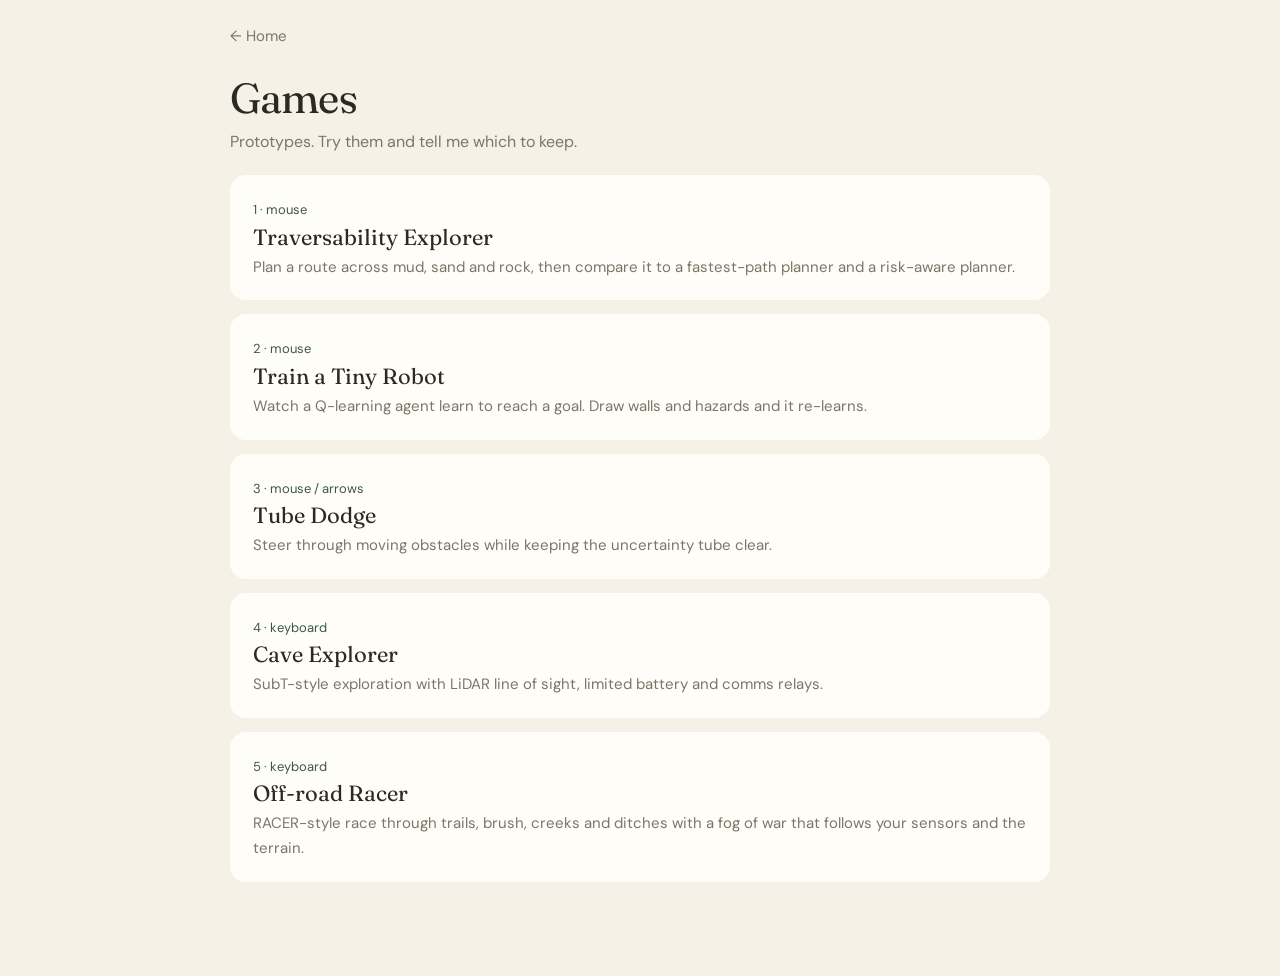
==== play/index.html @ 96c5734f "Game prototypes (draft)" ====
<!doctype html>
<html lang="en">
<head>
<meta charset="utf-8">
<meta name="viewport" content="width=device-width,initial-scale=1">
<meta name="robots" content="noindex">
<title>Games</title>
<link href="https://fonts.googleapis.com/css2?family=DM+Sans:opsz,wght@9..40,400;9..40,500&family=Fraunces:opsz,wght@9..144,400&display=swap" rel="stylesheet">
<link rel="stylesheet" href="style.css">
<style>.g{display:block;background:var(--card);border-radius:16px;padding:20px 22px;margin:14px 0;color:var(--text);text-decoration:none;border:1px solid transparent}.g:hover{border-color:var(--accent)}.g h2{font:400 22px Fraunces,Georgia,serif;margin:0 0 4px}.g p{margin:0;color:var(--mute);font-size:15px}.g small{color:var(--accent);font-size:13px}</style>
</head>
<body>
<div class="wrap">
<div class="top"><a href="../index.html">← Home</a><span></span></div>
<h1>Games</h1>
<p class="lead">Prototypes. Try them and tell me which to keep.</p>
<a class="g" href="traversability.html"><small>1 · mouse</small><h2>Traversability Explorer</h2><p>Plan a route across mud, sand and rock, then compare it to a fastest-path planner and a risk-aware planner.</p></a>
<a class="g" href="learn.html"><small>2 · mouse</small><h2>Train a Tiny Robot</h2><p>Watch a Q-learning agent learn to reach a goal. Draw walls and hazards and it re-learns.</p></a>
<a class="g" href="tube.html"><small>3 · mouse / arrows</small><h2>Tube Dodge</h2><p>Steer through moving obstacles while keeping the uncertainty tube clear.</p></a>
<a class="g" href="cave.html"><small>4 · keyboard</small><h2>Cave Explorer</h2><p>SubT-style exploration with LiDAR line of sight, limited battery and comms relays.</p></a>
<a class="g" href="racer.html"><small>5 · keyboard</small><h2>Off-road Racer</h2><p>RACER-style race through trails, brush, creeks and ditches with a fog of war that follows your sensors and the terrain.</p></a>
</div>
</body>
</html>
---- play/style.css ----
:root{--bg:#f6f1e7;--text:#2a2a22;--mute:#7a7668;--accent:#3d5a40;--card:#fffdf8;--line:rgba(42,42,34,.12)}
@media(prefers-color-scheme:dark){:root{--bg:#1a1b16;--text:#ebe8dc;--mute:#a09c8c;--accent:#a3c9a6;--card:#22241d;--line:rgba(235,232,220,.14)}}
*{box-sizing:border-box}
body{margin:0;background:var(--bg);color:var(--text);font:16px/1.65 "DM Sans",system-ui,sans-serif;-webkit-font-smoothing:antialiased}
.wrap{max-width:860px;margin:0 auto;padding:0 20px 80px}
.top{display:flex;justify-content:space-between;padding:24px 0 8px;font-size:15px}
a{color:var(--accent);text-underline-offset:3px}
.top a{color:var(--mute);text-decoration:none}.top a:hover{color:var(--text)}
h1{font:400 clamp(30px,5vw,42px)/1.1 Fraunces,Georgia,serif;letter-spacing:-.02em;margin:18px 0 8px}
.lead{color:var(--mute);max-width:640px;margin:0 0 20px}
canvas{display:block;width:100%;height:auto;border-radius:14px;background:var(--card);touch-action:none}
.bar{display:flex;gap:8px;flex-wrap:wrap;margin:14px 0}
button,.btn{font:inherit;font-size:14px;padding:7px 15px;border-radius:99px;border:1px solid var(--line);background:var(--card);color:var(--text);cursor:pointer;text-decoration:none}
button:hover,.btn:hover{border-color:var(--accent)}
button.on{background:var(--accent);color:var(--bg);border-color:var(--accent)}
.stat{font-size:14px;color:var(--mute)}.stat b{color:var(--text);font-weight:500}
.panel{background:var(--card);border-radius:14px;padding:16px 18px;margin-top:14px;font-size:15px}
.legend{display:flex;flex-wrap:wrap;gap:6px 16px;font-size:13px;color:var(--mute);margin-top:10px}
.legend i{display:inline-block;width:11px;height:11px;border-radius:3px;margin-right:6px;vertical-align:-1px}
.keys{font-size:13px;color:var(--mute)}kbd{font:12px ui-monospace,Menlo,monospace;background:var(--card);border:1px solid var(--line);border-radius:5px;padding:1px 6px}
.row{display:grid;grid-template-columns:110px 1fr 70px;gap:10px;align-items:center;margin:6px 0;font-size:14px}
.barbg{height:10px;border-radius:5px;background:var(--line);overflow:hidden}.barfg{height:100%;border-radius:5px}
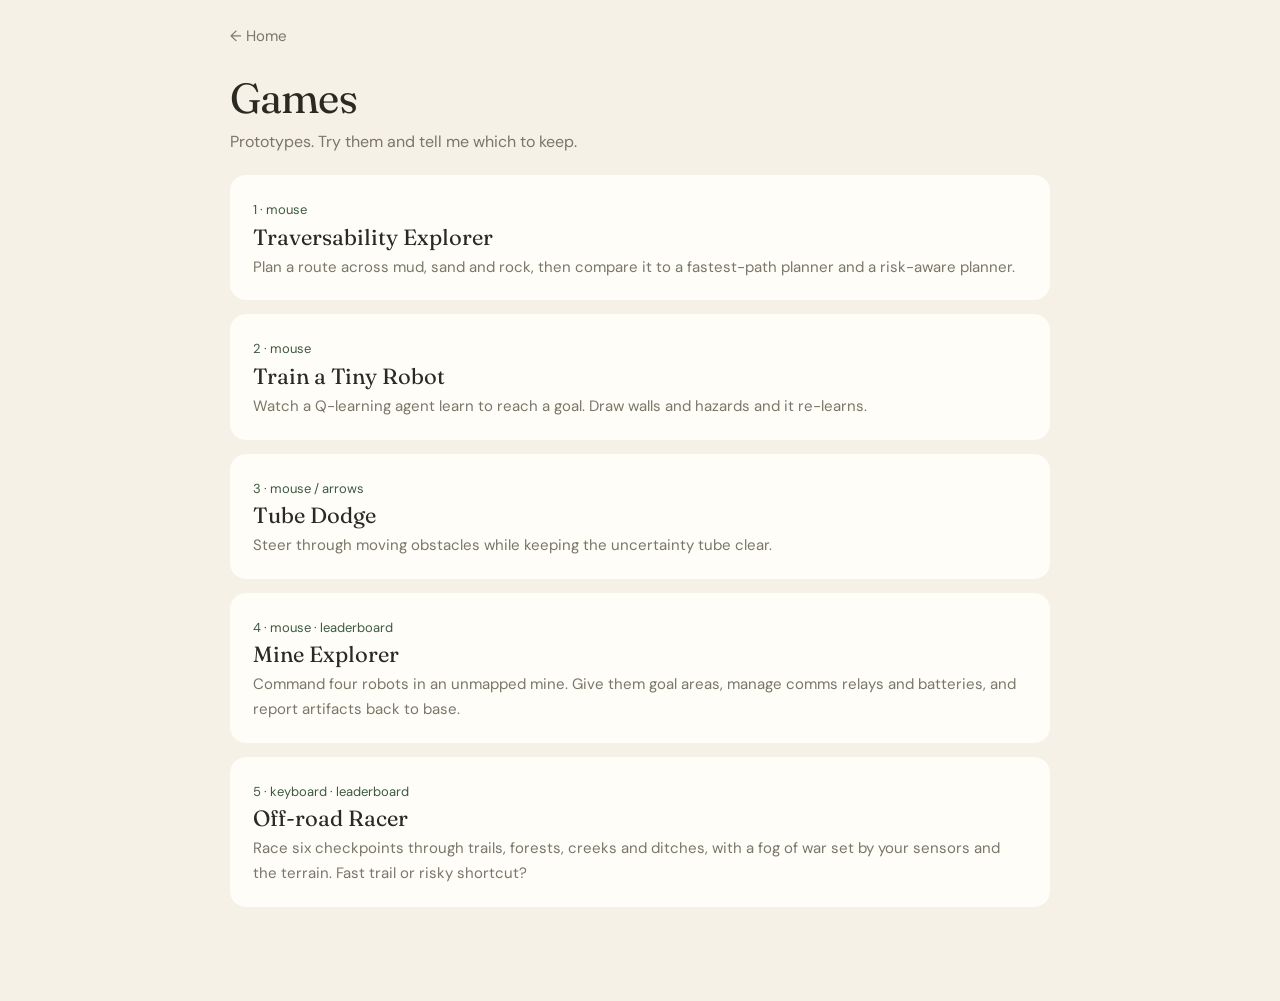
==== commit 5f5a571e: "Racer: authored course, consistent layout; leaderboards; games index" ====
--- a/play/index.html
+++ b/play/index.html
@@ -17,8 +17,8 @@
 <a class="g" href="traversability.html"><small>1 · mouse</small><h2>Traversability Explorer</h2><p>Plan a route across mud, sand and rock, then compare it to a fastest-path planner and a risk-aware planner.</p></a>
 <a class="g" href="learn.html"><small>2 · mouse</small><h2>Train a Tiny Robot</h2><p>Watch a Q-learning agent learn to reach a goal. Draw walls and hazards and it re-learns.</p></a>
 <a class="g" href="tube.html"><small>3 · mouse / arrows</small><h2>Tube Dodge</h2><p>Steer through moving obstacles while keeping the uncertainty tube clear.</p></a>
-<a class="g" href="cave.html"><small>4 · keyboard</small><h2>Cave Explorer</h2><p>SubT-style exploration with LiDAR line of sight, limited battery and comms relays.</p></a>
-<a class="g" href="racer.html"><small>5 · keyboard</small><h2>Off-road Racer</h2><p>RACER-style race through trails, brush, creeks and ditches with a fog of war that follows your sensors and the terrain.</p></a>
+<a class="g" href="cave.html"><small>4 · mouse · leaderboard</small><h2>Mine Explorer</h2><p>Command four robots in an unmapped mine. Give them goal areas, manage comms relays and batteries, and report artifacts back to base.</p></a>
+<a class="g" href="racer.html"><small>5 · keyboard · leaderboard</small><h2>Off-road Racer</h2><p>Race six checkpoints through trails, forests, creeks and ditches, with a fog of war set by your sensors and the terrain. Fast trail or risky shortcut?</p></a>
 </div>
 </body>
 </html>
--- a/play/style.css
+++ b/play/style.css
@@ -20,3 +20,30 @@
 .keys{font-size:13px;color:var(--mute)}kbd{font:12px ui-monospace,Menlo,monospace;background:var(--card);border:1px solid var(--line);border-radius:5px;padding:1px 6px}
 .row{display:grid;grid-template-columns:110px 1fr 70px;gap:10px;align-items:center;margin:6px 0;font-size:14px}
 .barbg{height:10px;border-radius:5px;background:var(--line);overflow:hidden}.barfg{height:100%;border-radius:5px}
+/* game stage layout */
+.kicker{font:500 12px "DM Sans",sans-serif;letter-spacing:.12em;text-transform:uppercase;color:var(--accent);margin:18px 0 0}
+.kicker+h1{margin-top:6px}
+.stage{background:var(--card);border-radius:22px;padding:12px;box-shadow:0 1px 0 var(--line),0 18px 40px -26px rgba(0,0,0,.45)}
+.stage canvas{border-radius:14px;background:#0f100c}
+.chips{display:flex;flex-wrap:wrap;gap:8px 26px;padding:14px 8px 6px}
+.chip{display:flex;flex-direction:column;line-height:1.15}
+.chip span{font-size:11px;letter-spacing:.09em;text-transform:uppercase;color:var(--mute)}
+.chip b{font:400 21px Fraunces,Georgia,serif;font-weight:400}
+.cols{display:grid;grid-template-columns:1.1fr .9fr;gap:14px;margin-top:14px}
+@media(max-width:720px){.cols{grid-template-columns:1fr}}
+.card2{background:var(--card);border-radius:18px;padding:18px 20px}
+.card2 h3{font:400 19px Fraunces,Georgia,serif;margin:0 0 10px}
+.card2 .legend{margin:0 0 12px}
+.card2 p{margin:0 0 8px;font-size:14px;color:var(--mute)}
+.lb{width:100%;border-collapse:collapse;font-size:14px}
+.lb td{padding:6px 0;border-bottom:1px solid var(--line)}.lb tr:last-child td{border:0}
+.lb td:first-child{color:var(--mute);width:26px}.lb td:last-child{text-align:right;font-variant-numeric:tabular-nums}
+.lbnote{font-size:12px;color:var(--mute);margin-top:8px}
+.lbform{display:flex;gap:8px;margin:0 0 12px}
+.lbform input{flex:1;min-width:0;font:inherit;font-size:14px;padding:7px 14px;border-radius:99px;border:1px solid var(--line);background:var(--bg);color:var(--text)}
+.robots{display:grid;grid-template-columns:repeat(auto-fit,minmax(150px,1fr));gap:8px;margin:12px 6px 4px}
+.rb{border:1px solid var(--line);background:transparent;border-radius:12px;padding:8px 10px;text-align:left;line-height:1.3}
+.rb.sel{border-color:var(--accent);background:color-mix(in srgb,var(--accent) 10%,transparent)}
+.rb small{display:block;color:var(--mute);font-size:12px}
+.rb .bat{height:5px;border-radius:3px;background:var(--line);margin-top:6px;overflow:hidden}.rb .bat i{display:block;height:100%;background:var(--accent)}
+.rb.dead{opacity:.45}
